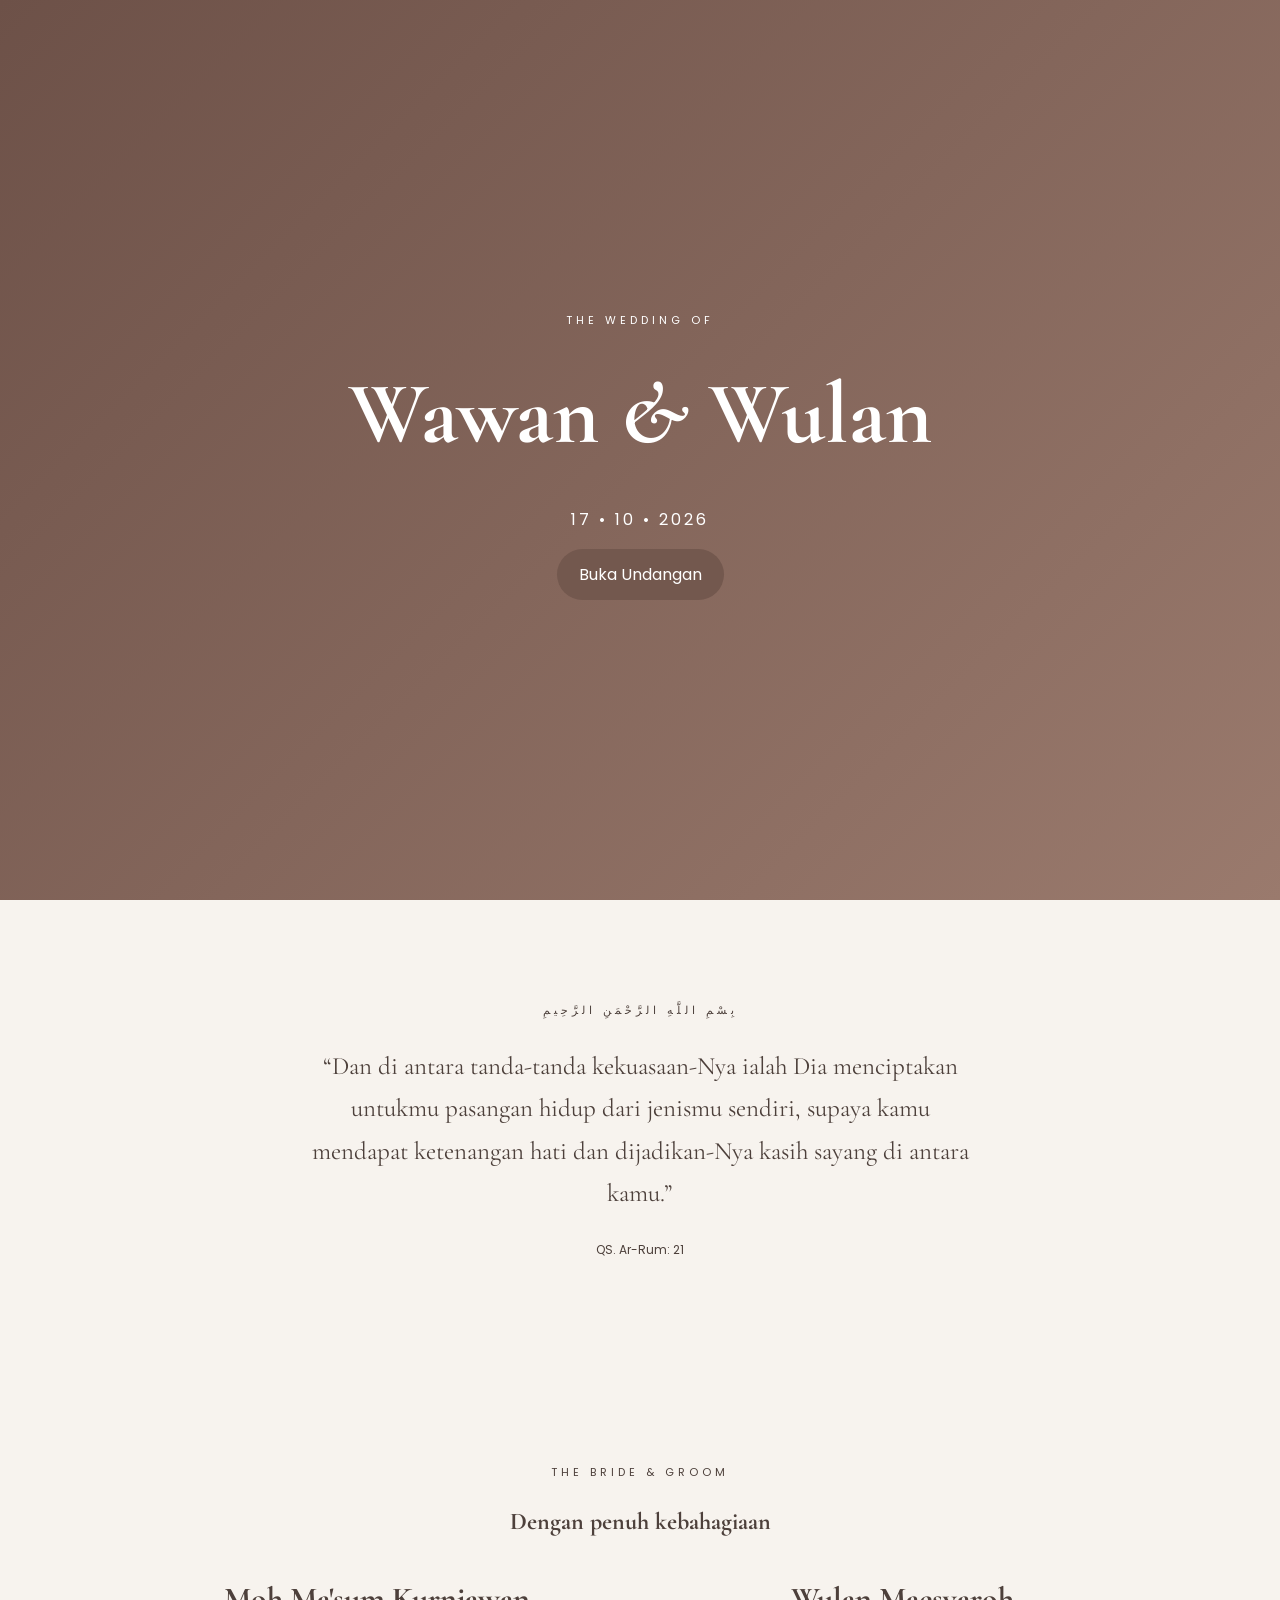
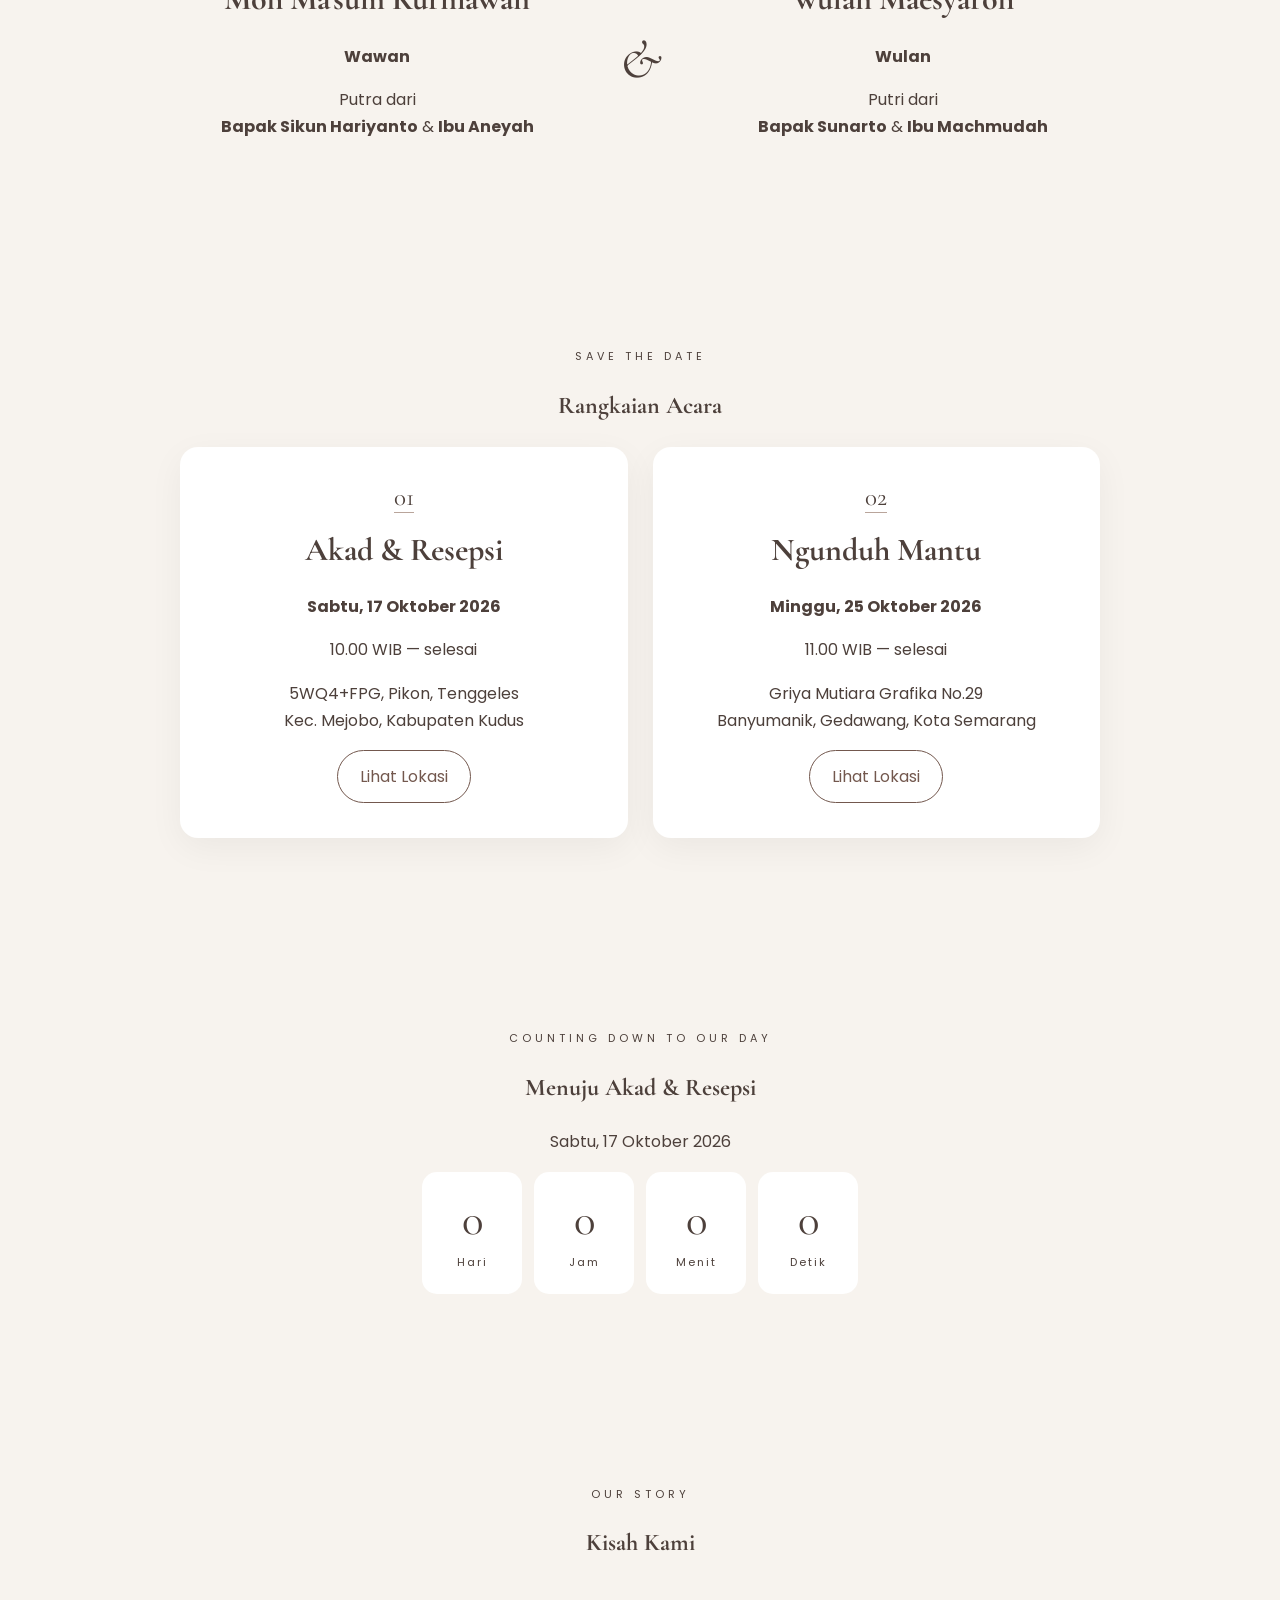
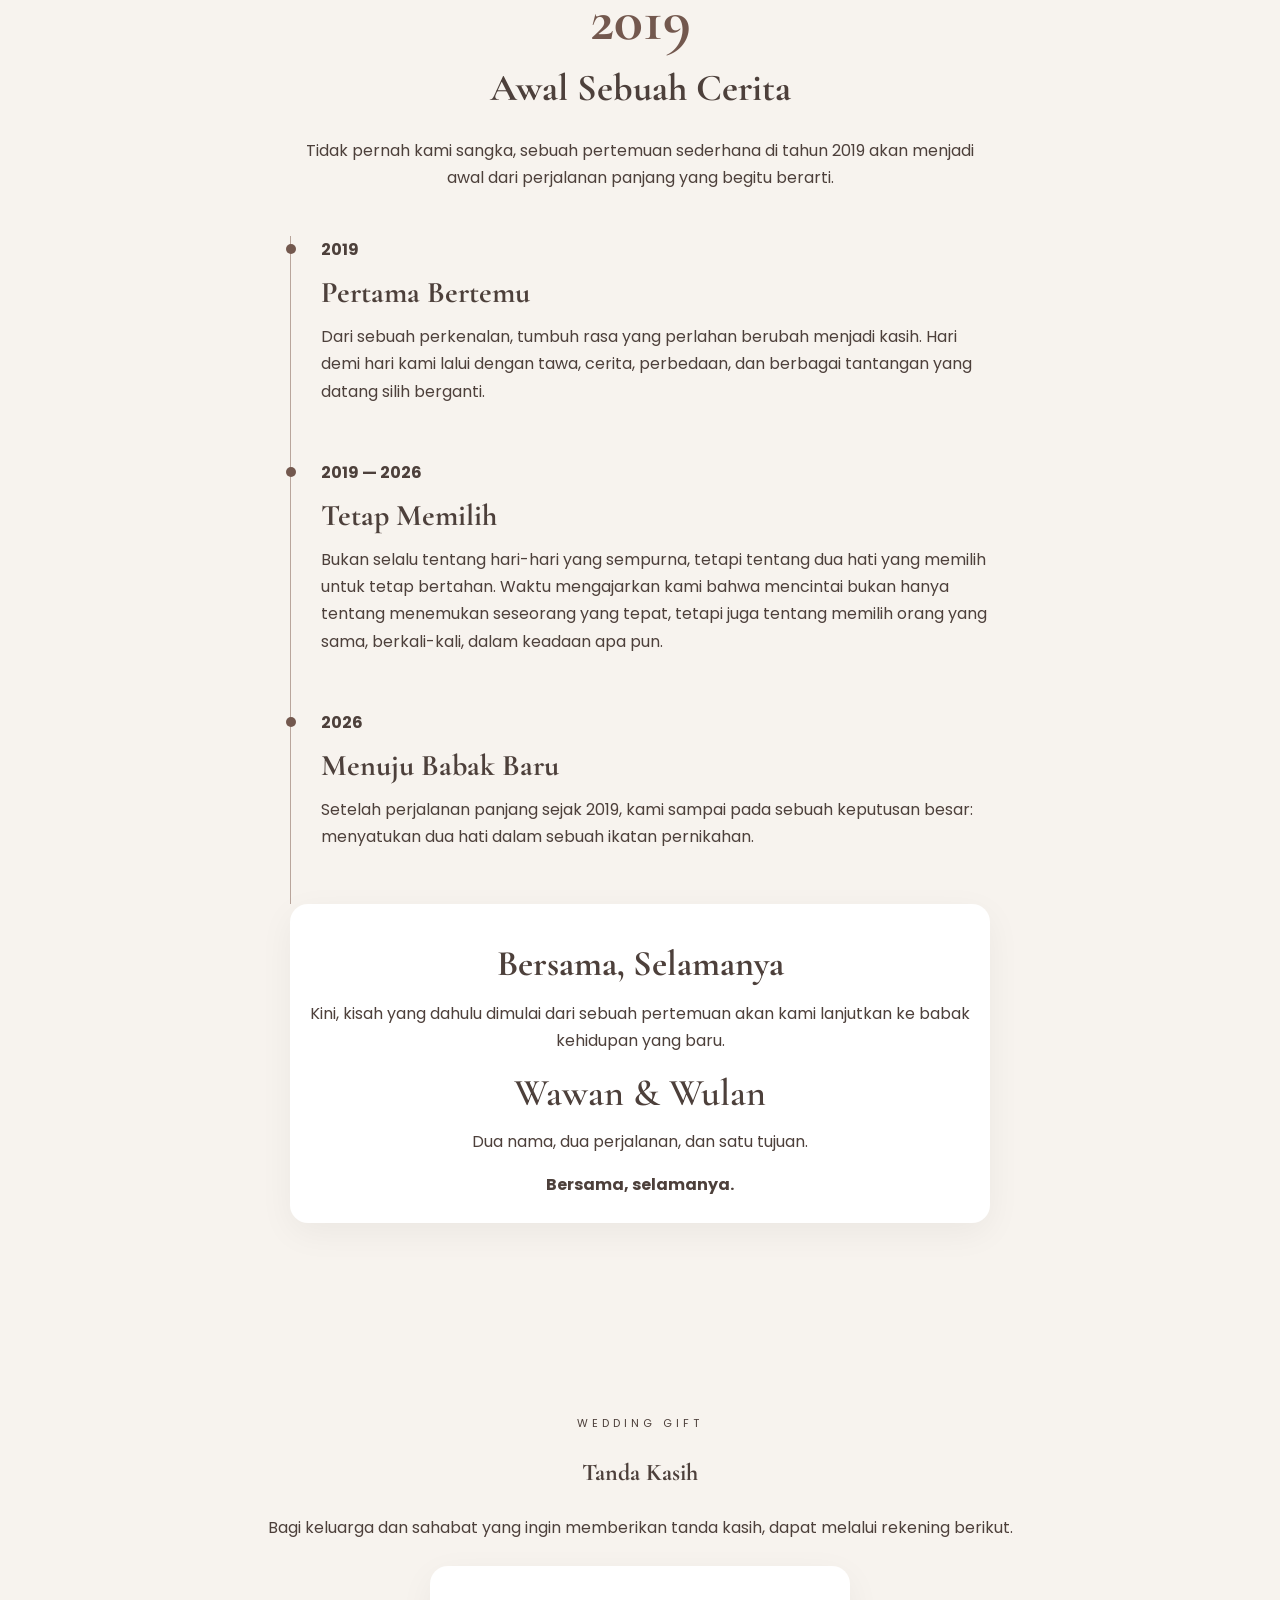
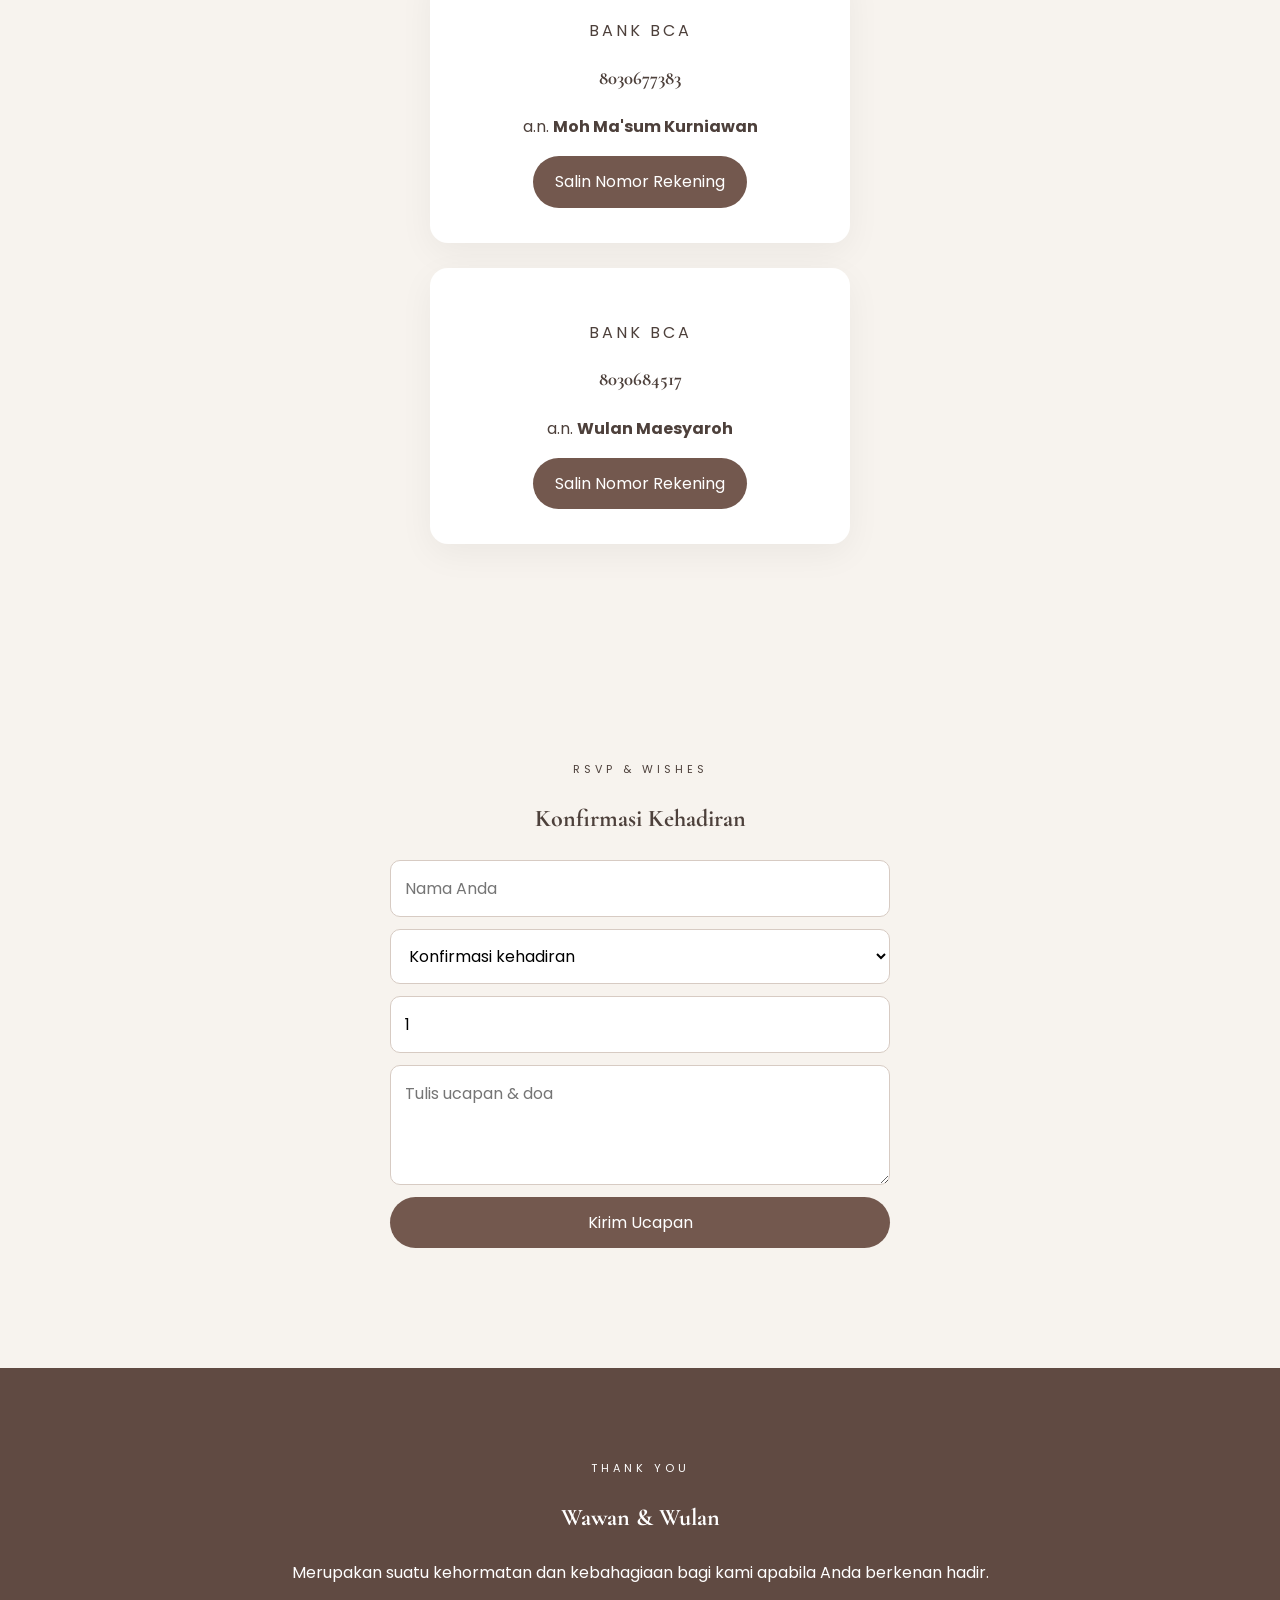
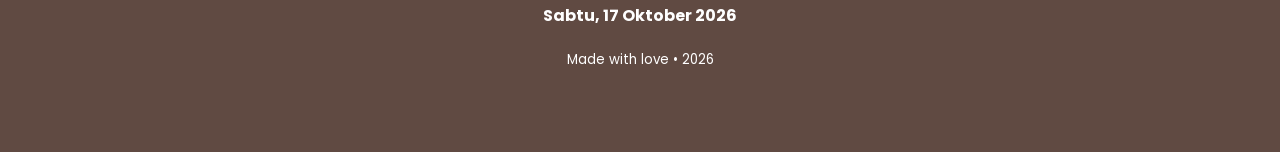
==== index.html @ 7effc30b "index.html" ====
<!DOCTYPE html>
<html lang="id">
<head>
<meta charset="UTF-8">
<meta name="viewport" content="width=device-width, initial-scale=1.0">
<meta name="theme-color" content="#76584e">
<title>Wawan & Wulan — Undangan Pernikahan</title>
<link rel="preconnect" href="https://fonts.googleapis.com">
<link rel="preconnect" href="https://fonts.gstatic.com" crossorigin>
<link href="https://fonts.googleapis.com/css2?family=Cormorant+Garamond:wght@400;500;600;700&family=Poppins:wght@300;400;500;600&display=swap" rel="stylesheet">
<link rel="stylesheet" href="style.css">
</head>
<body>

<div id="opening" class="opening">
  <div class="opening-inner">
    <p class="eyebrow">THE WEDDING OF</p>
    <h1>Wawan <span>&</span> Wulan</h1>
    <p class="date">17 • 10 • 2026</p>
    <button id="openBtn" class="btn">Buka Undangan</button>
  </div>
</div>

<main id="main">
<section class="hero">
  <div class="hero-overlay"></div>
  <div class="hero-content">
    <p class="eyebrow">WE ARE GETTING MARRIED</p>
    <h1>Wawan & Wulan</h1>
    <p>Sabtu, 17 Oktober 2026</p>
  </div>
</section>

<section class="section intro">
  <p class="eyebrow">بِسْمِ اللَّهِ الرَّحْمَنِ الرَّحِيمِ</p>
  <p class="quote">“Dan di antara tanda-tanda kekuasaan-Nya ialah Dia menciptakan untukmu pasangan hidup dari jenismu sendiri, supaya kamu mendapat ketenangan hati dan dijadikan-Nya kasih sayang di antara kamu.”</p>
  <p class="small">QS. Ar-Rum: 21</p>
</section>

<section class="section couple">
  <p class="eyebrow">THE BRIDE & GROOM</p>
  <h2>Dengan penuh kebahagiaan</h2>
  <div class="couple-grid">
    <article class="person">
      <h3>Moh Ma'sum Kurniawan</h3>
      <p><b>Wawan</b></p>
      <p>Putra dari<br><b>Bapak Sikun Hariyanto</b> & <b>Ibu Aneyah</b></p>
    </article>
    <div class="amp">&</div>
    <article class="person">
      <h3>Wulan Maesyaroh</h3>
      <p><b>Wulan</b></p>
      <p>Putri dari<br><b>Bapak Sunarto</b> & <b>Ibu Machmudah</b></p>
    </article>
  </div>
</section>

<section class="section events">
  <p class="eyebrow">SAVE THE DATE</p>
  <h2>Rangkaian Acara</h2>
  <div class="event-grid">
    <article class="event-card">
      <span class="event-icon">01</span>
      <h3>Akad & Resepsi</h3>
      <p><b>Sabtu, 17 Oktober 2026</b></p>
      <p>10.00 WIB — selesai</p>
      <p>5WQ4+FPG, Pikon, Tenggeles<br>Kec. Mejobo, Kabupaten Kudus</p>
      <a class="btn outline" target="_blank"
         href="https://www.google.com/maps/search/?api=1&query=5WQ4%2BFPG%2C%20Pikon%2C%20Tenggeles%2C%20Kec.%20Mejobo%2C%20Kabupaten%20Kudus%2C%20Jawa%20Tengah%2059381">
         Lihat Lokasi
      </a>
    </article>

    <article class="event-card">
      <span class="event-icon">02</span>
      <h3>Ngunduh Mantu</h3>
      <p><b>Minggu, 25 Oktober 2026</b></p>
      <p>11.00 WIB — selesai</p>
      <p>Griya Mutiara Grafika No.29<br>Banyumanik, Gedawang, Kota Semarang</p>
      <a class="btn outline" target="_blank"
         href="https://www.google.com/maps/search/?api=1&query=Griya%20Mutiara%20Grafika%20No.29%20Banyumanik%20Gedawang%20Semarang">
         Lihat Lokasi
      </a>
    </article>
  </div>
</section>

<section class="section countdown">
  <p class="eyebrow">COUNTING DOWN TO OUR DAY</p>
  <h2>Menuju Akad & Resepsi</h2>
  <p>Sabtu, 17 Oktober 2026</p>
  <div class="timer">
    <div><strong id="days">0</strong><span>Hari</span></div>
    <div><strong id="hours">0</strong><span>Jam</span></div>
    <div><strong id="minutes">0</strong><span>Menit</span></div>
    <div><strong id="seconds">0</strong><span>Detik</span></div>
  </div>
</section>

<section class="section story">
  <p class="eyebrow">OUR STORY</p>
  <h2>Kisah Kami</h2>

  <div class="story-intro">
    <p class="story-year">2019</p>
    <h3>Awal Sebuah Cerita</h3>
    <p>
      Tidak pernah kami sangka, sebuah pertemuan sederhana di tahun 2019
      akan menjadi awal dari perjalanan panjang yang begitu berarti.
    </p>
  </div>

  <div class="timeline">
    <div>
      <b>2019</b>
      <h3>Pertama Bertemu</h3>
      <p>
        Dari sebuah perkenalan, tumbuh rasa yang perlahan berubah menjadi kasih.
        Hari demi hari kami lalui dengan tawa, cerita, perbedaan, dan berbagai
        tantangan yang datang silih berganti.
      </p>
    </div>

    <div>
      <b>2019 — 2026</b>
      <h3>Tetap Memilih</h3>
      <p>
        Bukan selalu tentang hari-hari yang sempurna, tetapi tentang dua hati
        yang memilih untuk tetap bertahan. Waktu mengajarkan kami bahwa mencintai
        bukan hanya tentang menemukan seseorang yang tepat, tetapi juga tentang
        memilih orang yang sama, berkali-kali, dalam keadaan apa pun.
      </p>
    </div>

    <div>
      <b>2026</b>
      <h3>Menuju Babak Baru</h3>
      <p>
        Setelah perjalanan panjang sejak 2019, kami sampai pada sebuah keputusan
        besar: menyatukan dua hati dalam sebuah ikatan pernikahan.
      </p>
    </div>

    <div class="story-ending">
      <h3>Bersama, Selamanya</h3>
      <p>
        Kini, kisah yang dahulu dimulai dari sebuah pertemuan akan kami lanjutkan
        ke babak kehidupan yang baru.
      </p>
      <p class="final-line">Wawan & Wulan</p>
      <p>Dua nama, dua perjalanan, dan satu tujuan.</p>
      <strong>Bersama, selamanya.</strong>
    </div>
  </div>
</section>

  <section class="section gift">
  <p class="eyebrow">WEDDING GIFT</p>
  <h2>Tanda Kasih</h2>
  <p>Bagi keluarga dan sahabat yang ingin memberikan tanda kasih, dapat melalui rekening berikut.</p>

  <div class="gift-card">
    <p class="bank">BANK BCA</p>
    <h3>8030677383</h3>
    <p>a.n. <b>Moh Ma'sum Kurniawan</b></p>
    <button class="btn" onclick="copyRekening('8030677383')">
      Salin Nomor Rekening
    </button>
  </div>

  <div class="gift-card">
    <p class="bank">BANK BCA</p>
    <h3>8030684517</h3>
    <p>a.n. <b>Wulan Maesyaroh</b></p>
    <button class="btn" onclick="copyRekening('8030684517')">
      Salin Nomor Rekening
    </button>
  </div>
</section>

<section class="section rsvp">
  <p class="eyebrow">RSVP & WISHES</p>
  <h2>Konfirmasi Kehadiran</h2>
  <form id="rsvpForm">
    <input id="name" required placeholder="Nama Anda">
    <select id="attendance" required>
      <option value="">Konfirmasi kehadiran</option>
      <option>Hadir</option>
      <option>Tidak hadir</option>
    </select>
    <input id="guests" type="number" min="1" max="5" value="1" placeholder="Jumlah tamu">
    <textarea id="message" required placeholder="Tulis ucapan & doa"></textarea>
    <button class="btn" type="submit">Kirim Ucapan</button>
  </form>
  <div id="messages" class="messages"></div>
</section>

<footer>
  <p class="eyebrow">THANK YOU</p>
  <h2>Wawan & Wulan</h2>
  <p>Merupakan suatu kehormatan dan kebahagiaan bagi kami apabila Anda berkenan hadir.</p>
  <p><b>Sabtu, 17 Oktober 2026</b></p>
  <small>Made with love • 2026</small>
</footer>
</main>

<button id="musicBtn" class="music" aria-label="Musik">♪</button>
<audio id="music" loop preload="none">
  <source src="assets/wedding.mp3" type="audio/mpeg">
</audio>
<script src="script.js"></script>
</body>
</html>
---- style.css ----
*{box-sizing:border-box}
html{scroll-behavior:smooth}
body{margin:0;background:#f7f3ee;color:#4d403b;font-family:Poppins,sans-serif;line-height:1.7}
.opening{position:fixed;inset:0;z-index:20;display:grid;place-items:center;text-align:center;background:linear-gradient(135deg,#6d5148,#9a7a6d);color:#fff;transition:.8s}
.opening.hide{opacity:0;visibility:hidden}
.opening-inner{padding:30px}
.opening h1,.hero h1,h2,h3{font-family:"Cormorant Garamond",serif}
.opening h1{font-size:clamp(48px,10vw,88px);margin:5px 0}
.opening h1 span{font-style:italic}
.date{letter-spacing:3px}
.eyebrow{letter-spacing:4px;font-size:11px}
.btn{border:0;background:#73584e;color:#fff;padding:12px 22px;border-radius:30px;font:inherit;cursor:pointer;text-decoration:none;display:inline-block}
.btn.outline{background:transparent;color:#73584e;border:1px solid #73584e}
.hero{min-height:100vh;background:linear-gradient(#0002,#0007),url("assets/cover.jpg") center/cover;display:grid;place-items:center;text-align:center;color:#fff}
.hero-content h1{font-size:clamp(60px,12vw,120px);margin:0}
.section{padding:90px 7%;max-width:1100px;margin:auto;text-align:center}
.intro{max-width:850px}
.quote{font-family:"Cormorant Garamond",serif;font-size:25px}
.small{font-size:12px}
.couple-grid,.event-grid{display:grid;grid-template-columns:1fr 80px 1fr;align-items:center;gap:25px}
.event-grid{grid-template-columns:1fr 1fr}
.person h3,.event-card h3{font-size:32px;margin:10px}

.amp{font:italic 55px "Cormorant Garamond"}
.event-card,.gift-card{background:#fff;padding:35px;border-radius:18px;box-shadow:0 10px 35px #0000000d}
.event-icon{font:25px "Cormorant Garamond";border-bottom:1px solid #b9a59b}
.timer{display:flex;justify-content:center;gap:12px;flex-wrap:wrap}
.timer div{background:#fff;min-width:100px;padding:20px;border-radius:15px}
.timer strong{display:block;font:45px "Cormorant Garamond"}
.timer span{font-size:11px;letter-spacing:2px}
.story-intro{max-width:700px;margin:0 auto 45px}
.story-year{font:700 60px "Cormorant Garamond";margin:0;color:#73584e}
.story-intro h3{font-size:38px;margin:0 0 12px}
.timeline{max-width:700px;margin:auto;text-align:left}
.timeline>div{border-left:1px solid #b9a59b;padding:0 0 38px 30px;position:relative}
.timeline>div:before{content:"";width:10px;height:10px;background:#73584e;border-radius:50%;position:absolute;left:-5px;top:8px}
.timeline h3{font-size:30px;margin:4px 0}
.timeline p{margin-top:5px}
.story-ending{text-align:center!important;border-left:0!important;padding:25px 10px!important;background:#fff;border-radius:18px;box-shadow:0 10px 35px #0000000d}
.story-ending:before{display:none}
.story-ending h3{font-size:36px}
.final-line{font:600 38px "Cormorant Garamond",serif;margin:12px 0!important}
.gift-card{max-width:420px;margin:25px auto}
.bank{letter-spacing:3px}
.rsvp form{max-width:500px;margin:auto;display:grid;gap:12px}
.rsvp input,.rsvp select,.rsvp textarea{width:100%;padding:14px;border:1px solid #d7cbc3;border-radius:10px;background:#fff;font:inherit}
.rsvp textarea{min-height:120px}
.messages{max-width:650px;margin:30px auto;text-align:left}
.message{background:#fff;padding:15px;margin:10px 0;border-radius:12px}
.message b{font-family:"Cormorant Garamond",serif;font-size:22px}
footer{padding:80px 7%;text-align:center;background:#604a42;color:#fff}
.music{position:fixed;right:20px;bottom:20px;width:48px;height:48px;border:0;border-radius:50%;background:#73584e;color:#fff;z-index:10;cursor:pointer}
@media(max-width:650px){
.section{padding:65px 5%}
.couple-grid{grid-template-columns:1fr}
.amp{display:none}
.event-grid{grid-template-columns:1fr}
.hero{min-height:90vh}

.story-year{font-size:50px}
}
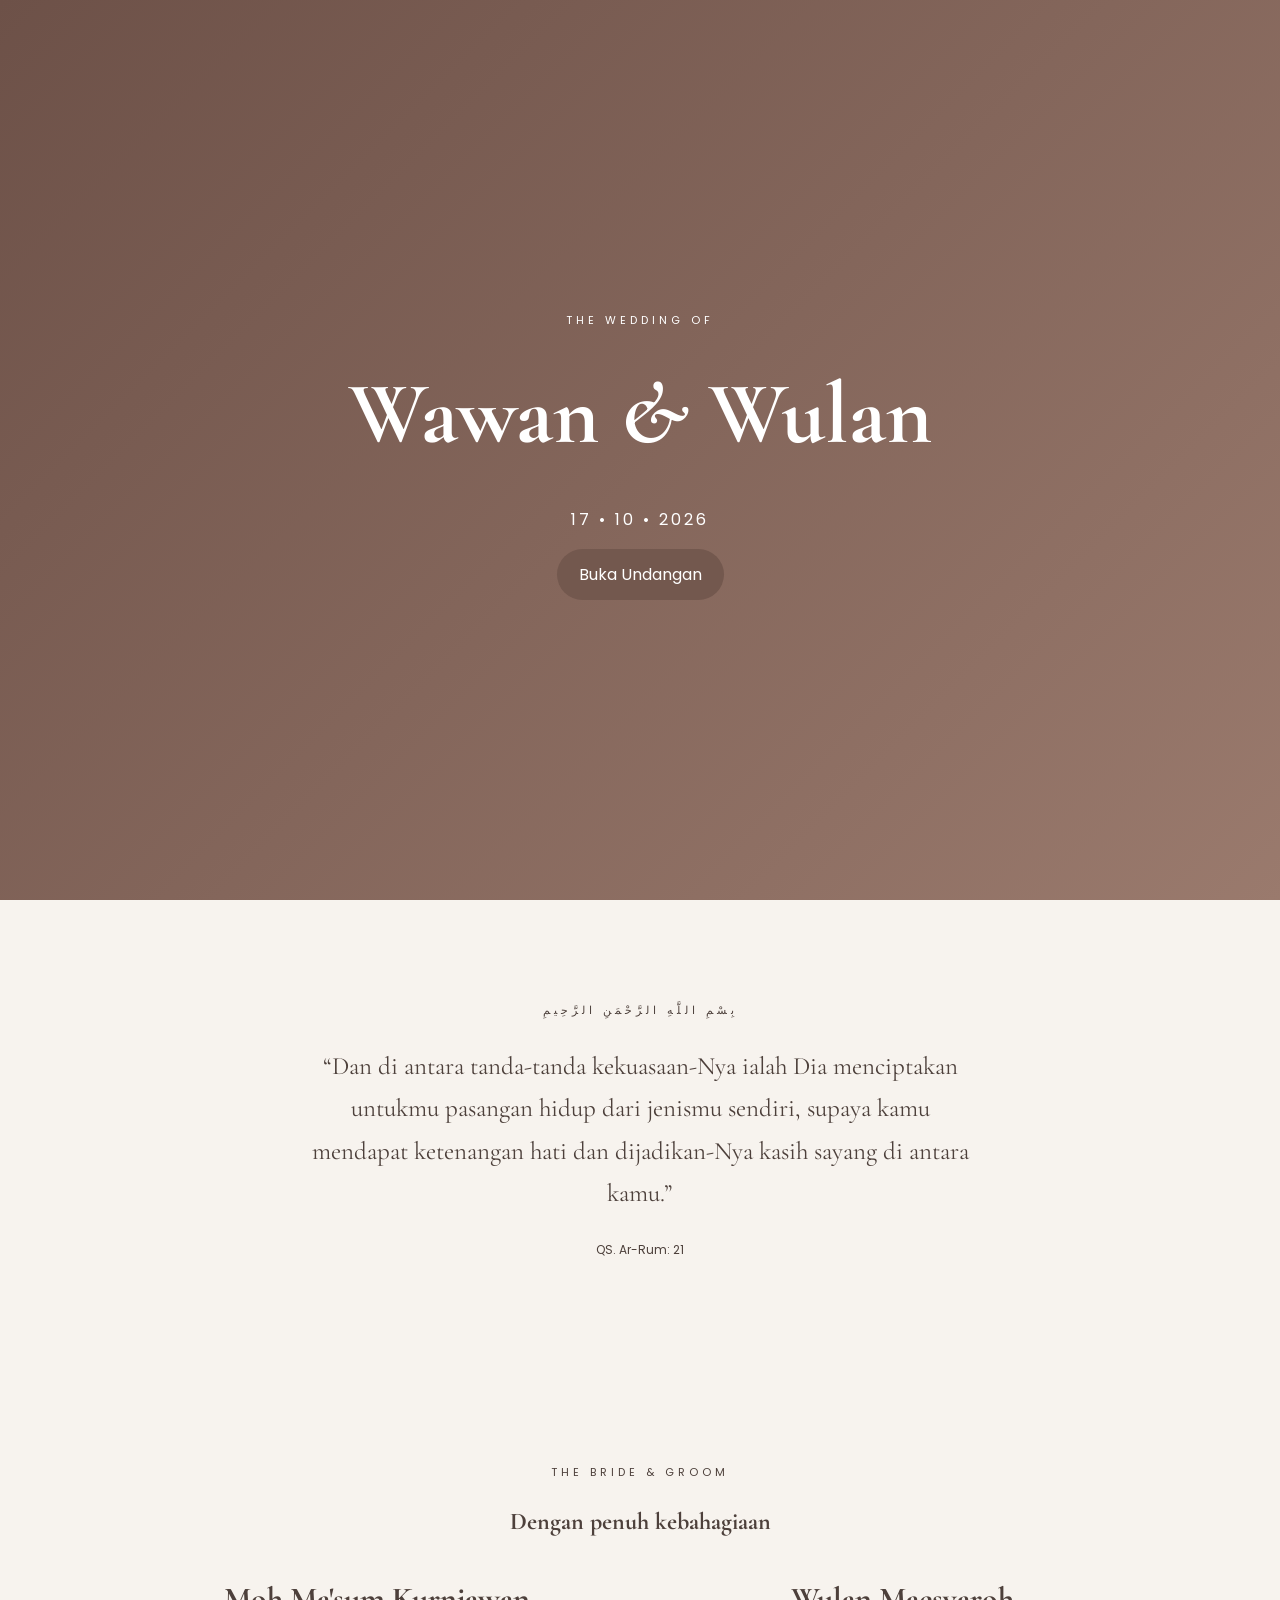
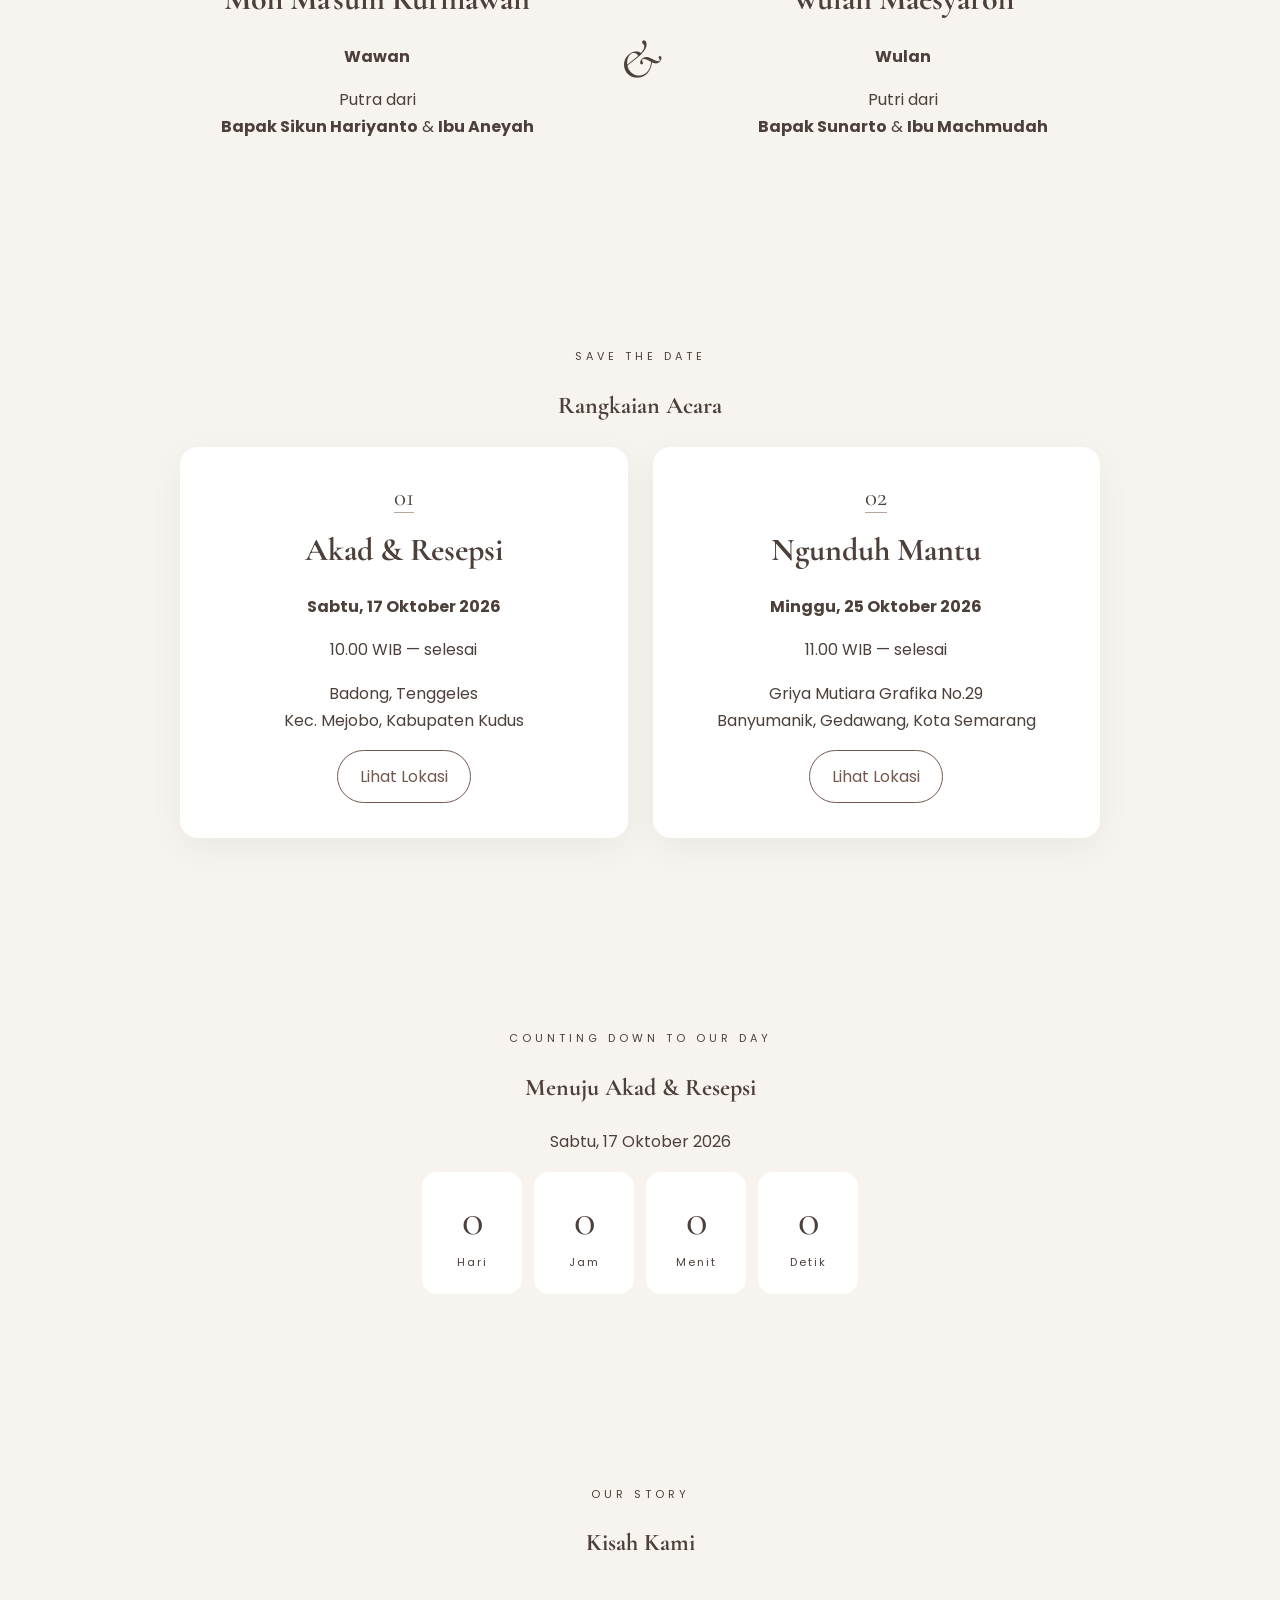
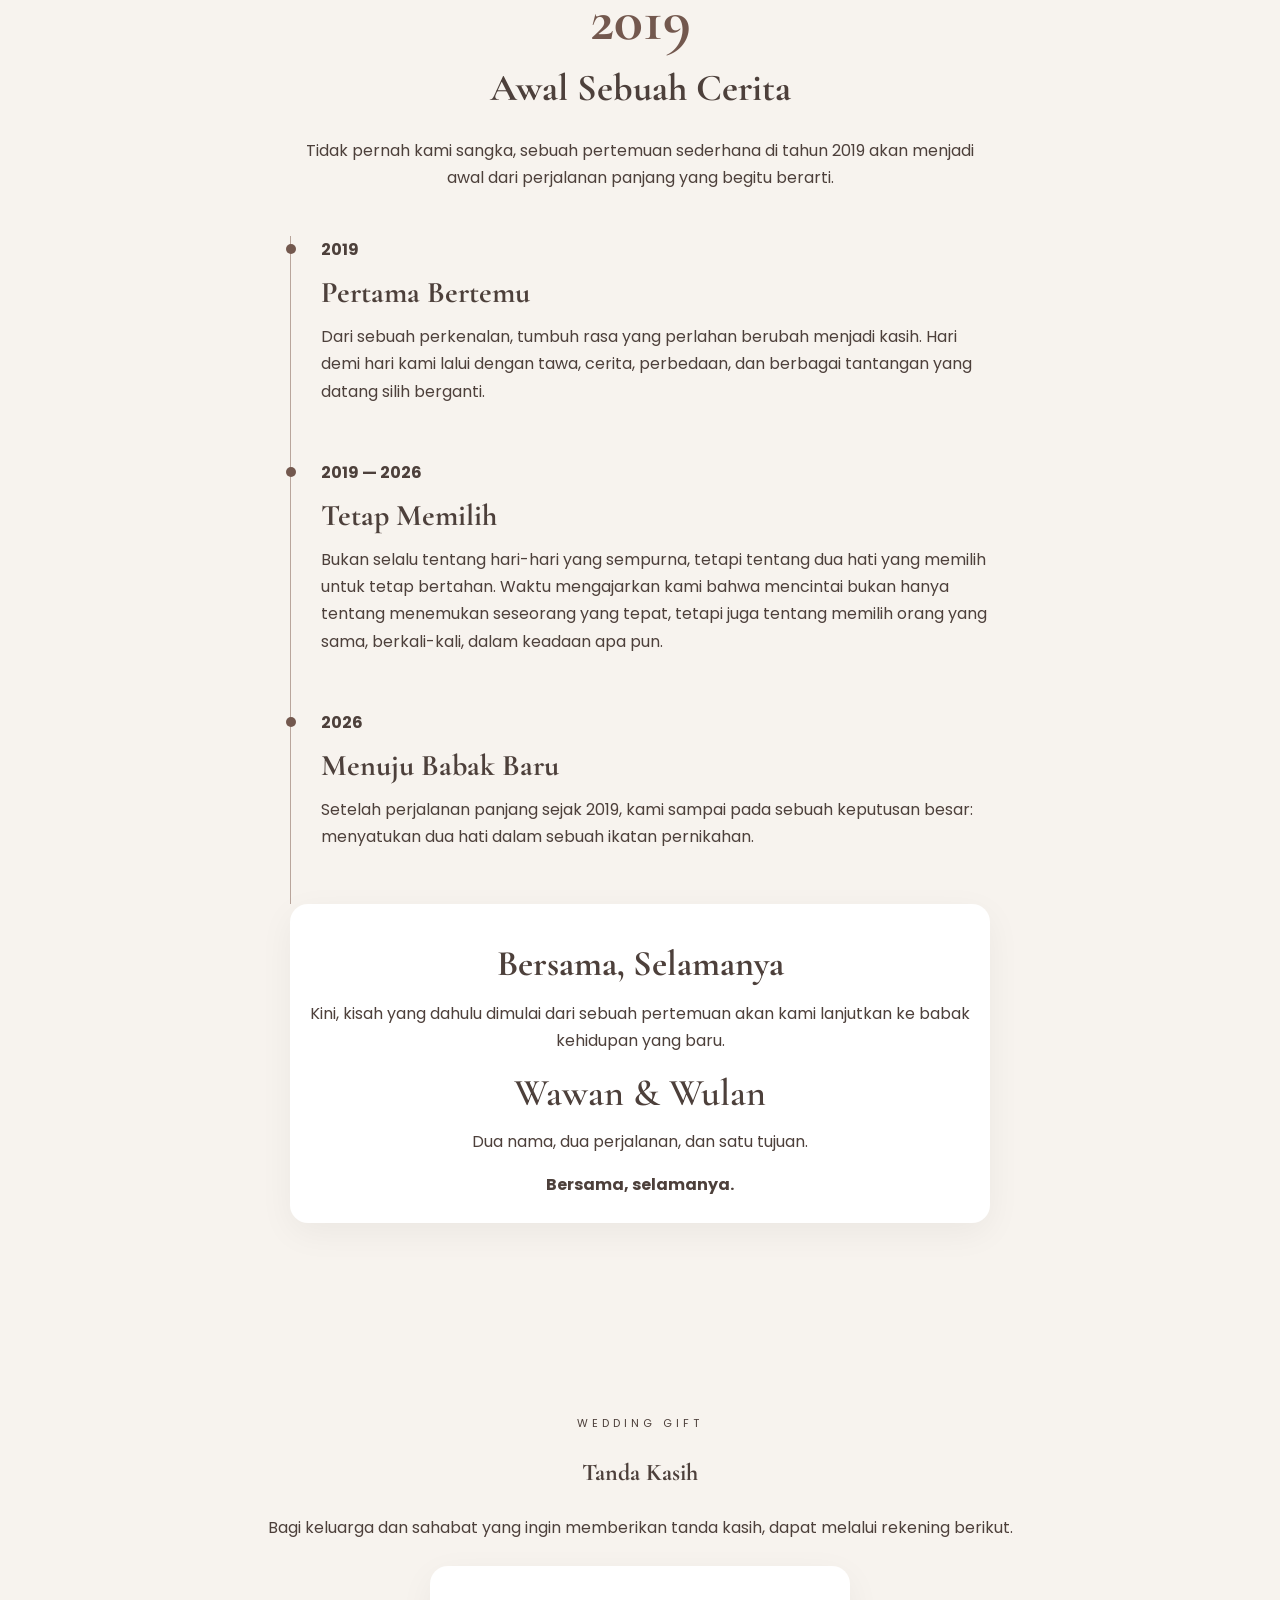
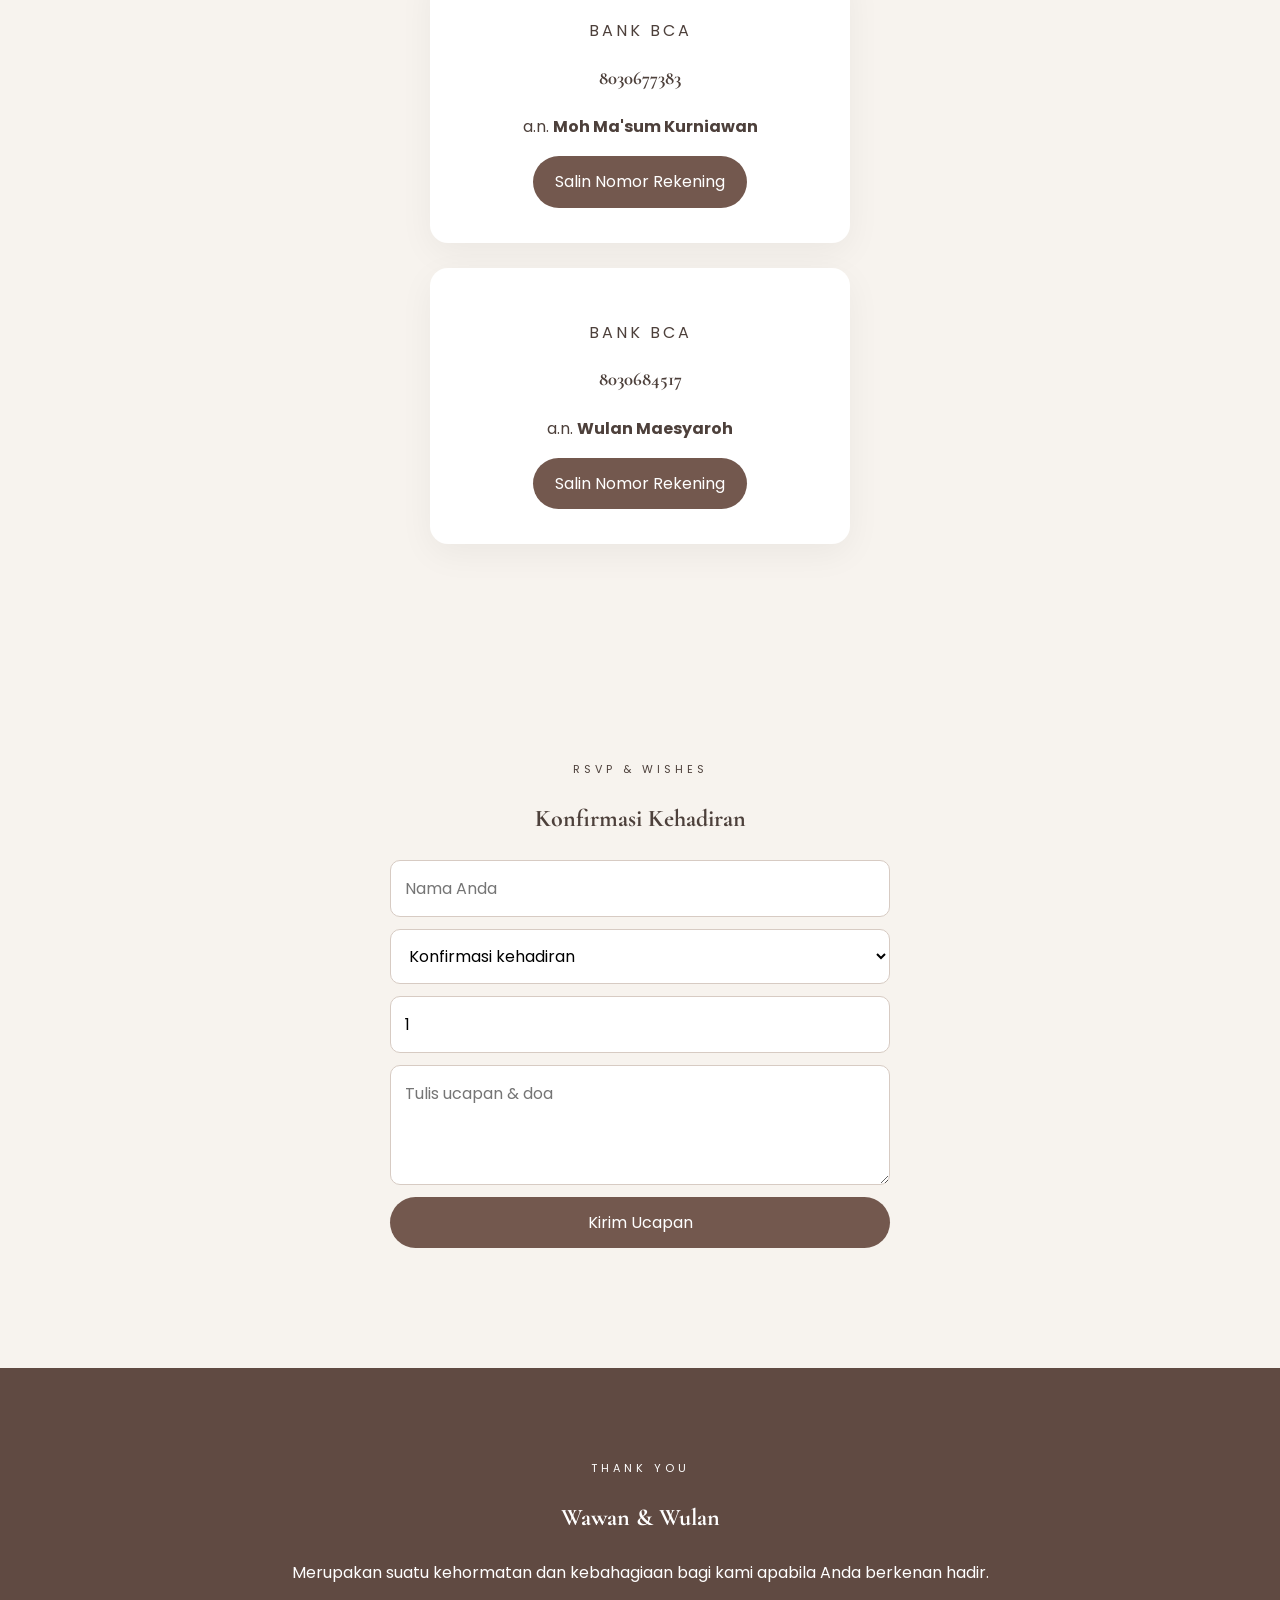
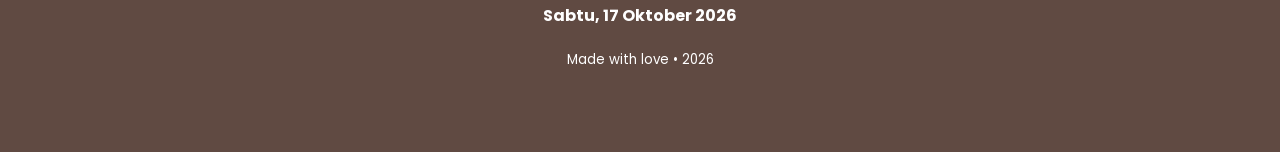
==== commit 919911cb: "index.html" ====
--- a/index.html
+++ b/index.html
@@ -11,13 +11,16 @@
 <link rel="stylesheet" href="style.css">
 </head>
 <body>
+  <audio id="music" loop preload="auto">
+  <source src="./lagu.mp3" type="audio/mpeg">
+</audio>
 
 <div id="opening" class="opening">
   <div class="opening-inner">
     <p class="eyebrow">THE WEDDING OF</p>
     <h1>Wawan <span>&</span> Wulan</h1>
     <p class="date">17 • 10 • 2026</p>
-    <button id="openBtn" class="btn">Buka Undangan</button>
+    <button id="openBtn" class="btn" type="button">Buka Undangan</button>
   </div>
 </div>
 
@@ -64,7 +67,7 @@
       <h3>Akad & Resepsi</h3>
       <p><b>Sabtu, 17 Oktober 2026</b></p>
       <p>10.00 WIB — selesai</p>
-      <p>5WQ4+FPG, Pikon, Tenggeles<br>Kec. Mejobo, Kabupaten Kudus</p>
+      <p>Badong, Tenggeles<br>Kec. Mejobo, Kabupaten Kudus</p>
       <a class="btn outline" target="_blank"
          href="https://www.google.com/maps/search/?api=1&query=5WQ4%2BFPG%2C%20Pikon%2C%20Tenggeles%2C%20Kec.%20Mejobo%2C%20Kabupaten%20Kudus%2C%20Jawa%20Tengah%2059381">
          Lihat Lokasi
@@ -203,11 +206,6 @@
   <small>Made with love • 2026</small>
 </footer>
 </main>
-
-<button id="musicBtn" class="music" aria-label="Musik">♪</button>
-<audio id="music" loop preload="none">
-  <source src="assets/wedding.mp3" type="audio/mpeg">
-</audio>
 <script src="script.js"></script>
 </body>
 </html>
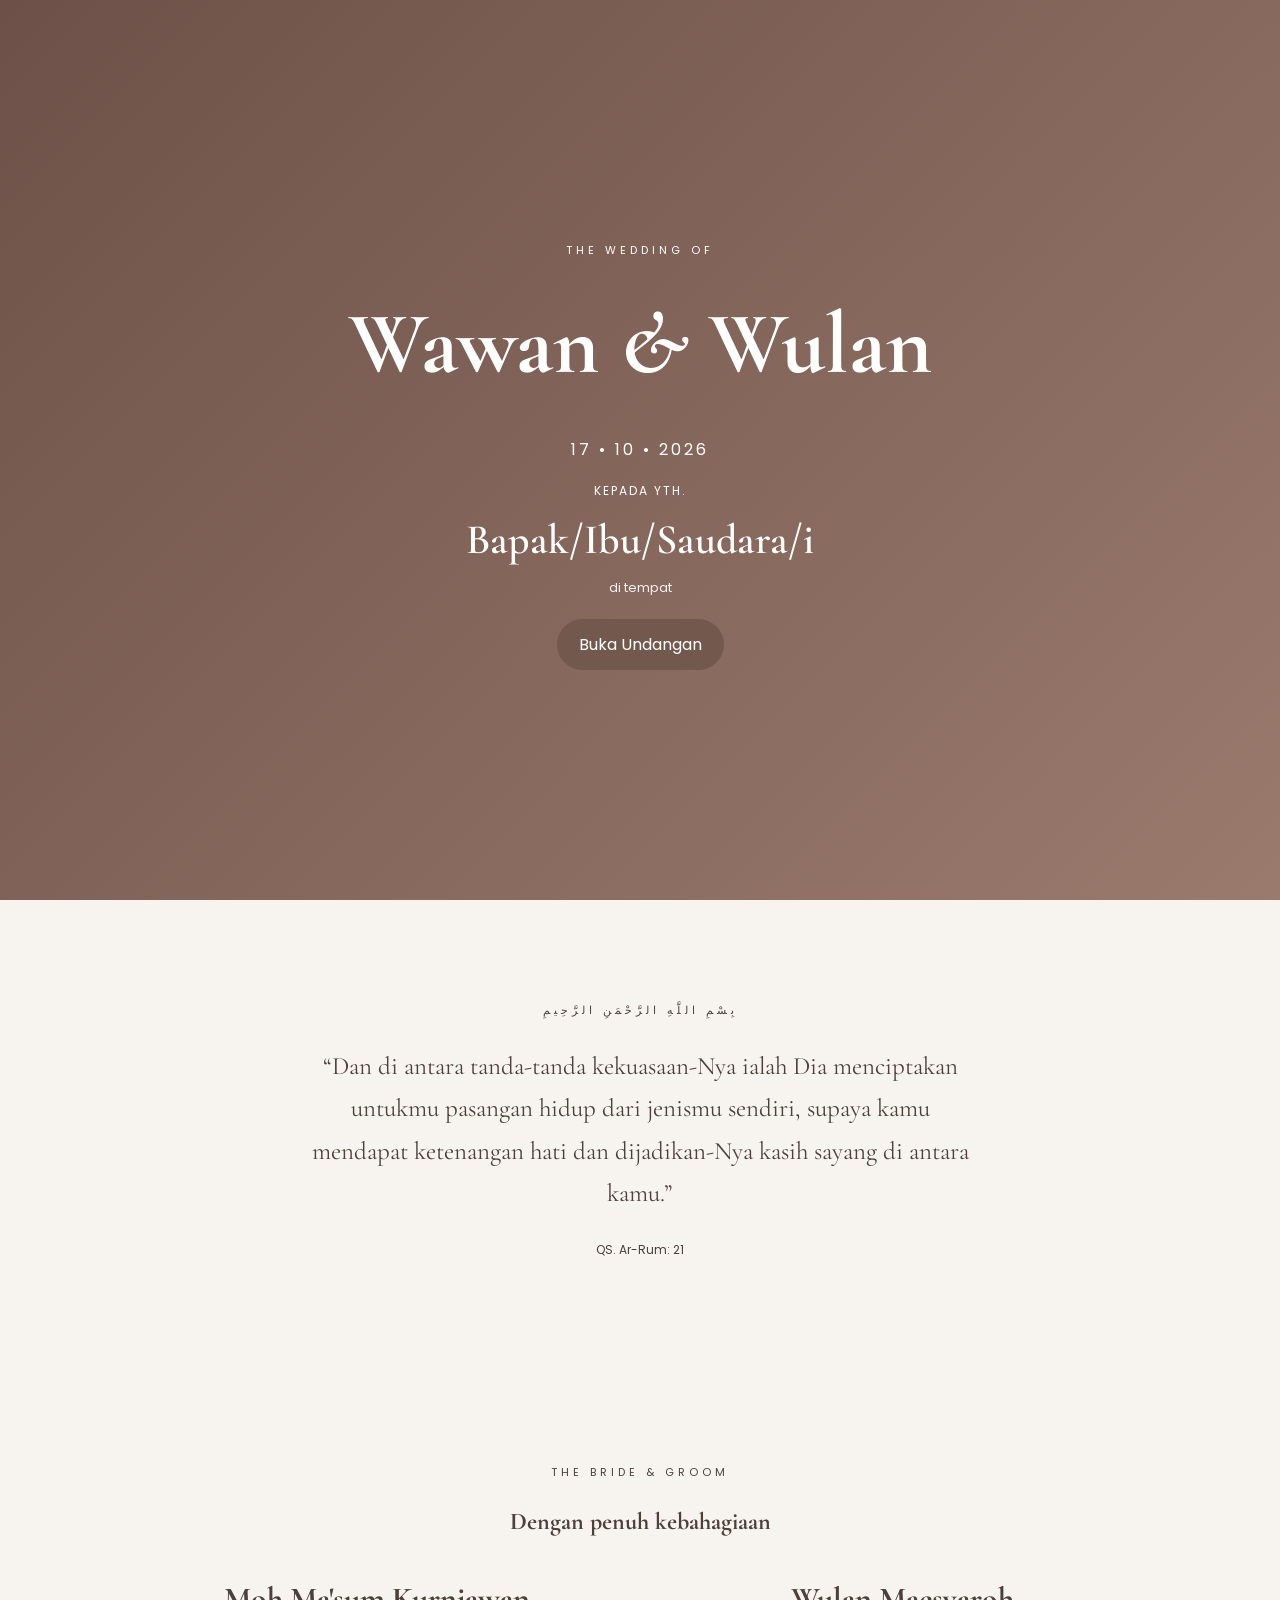
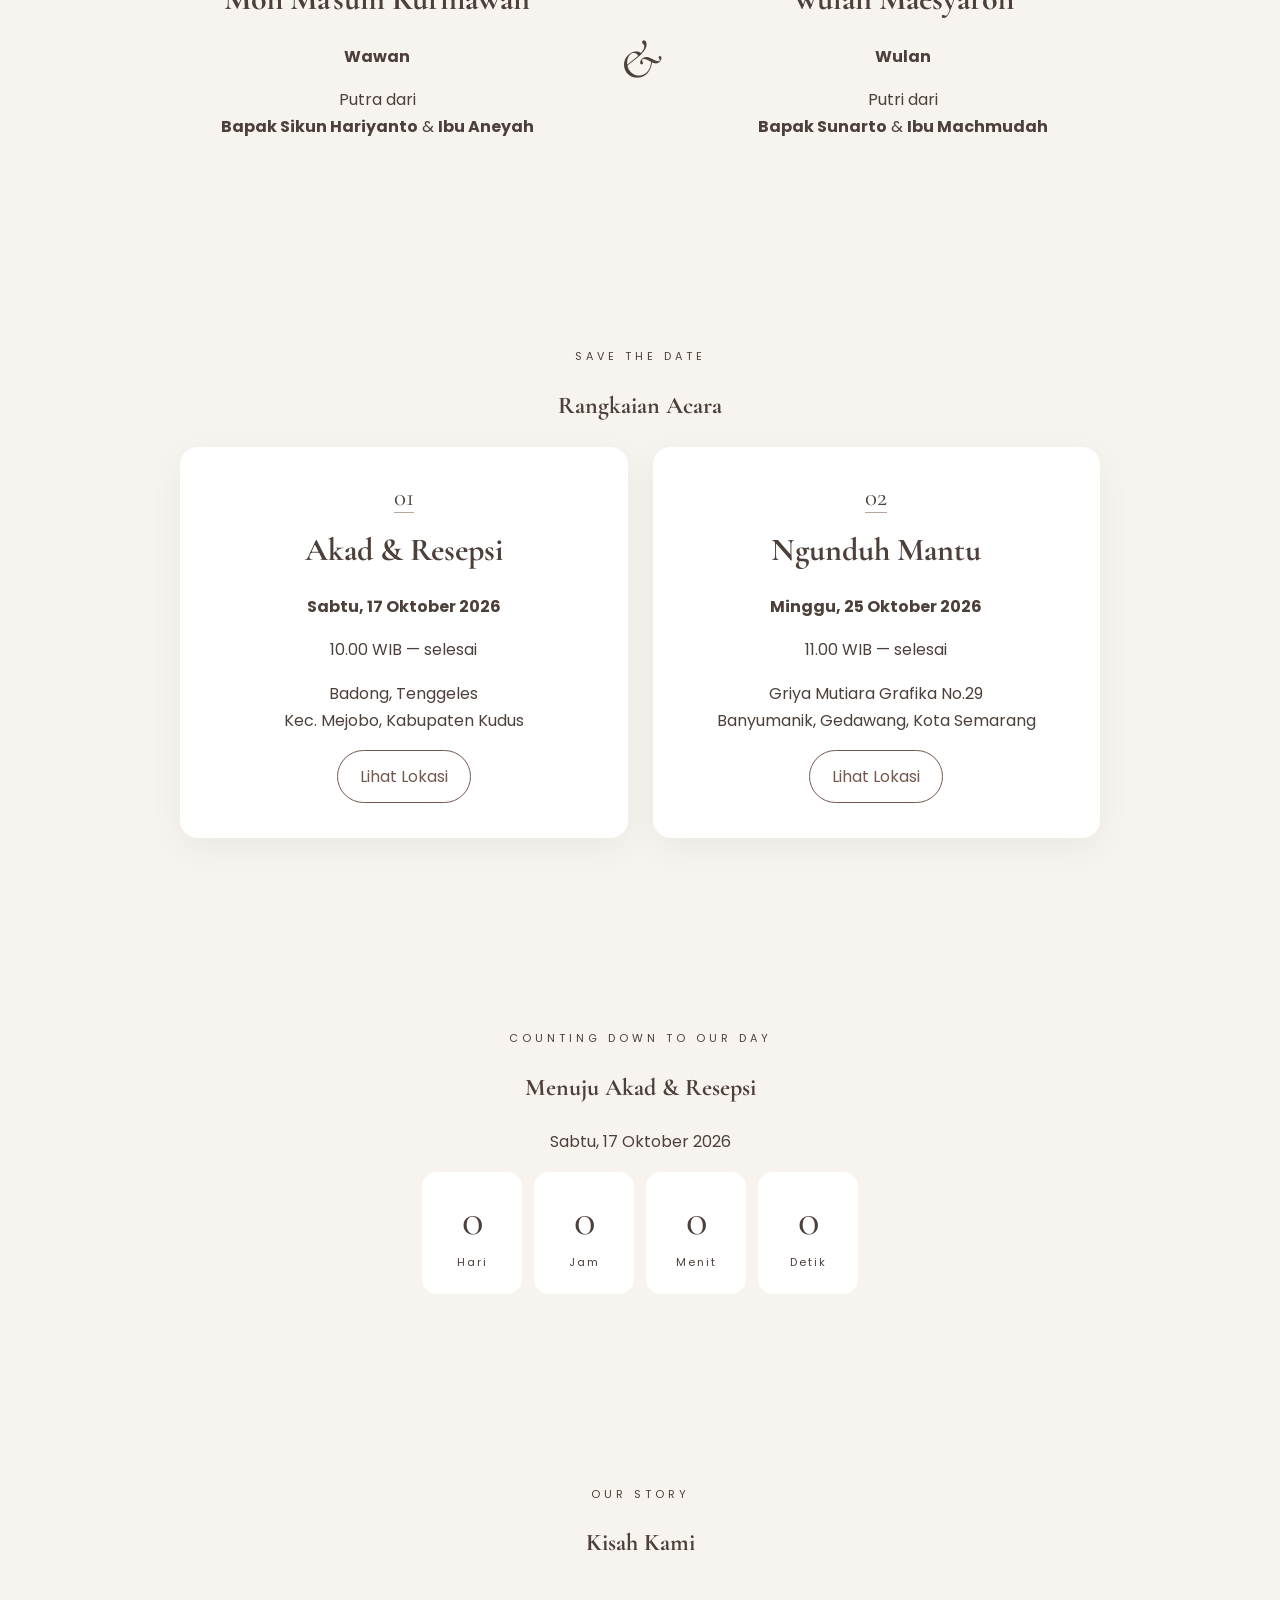
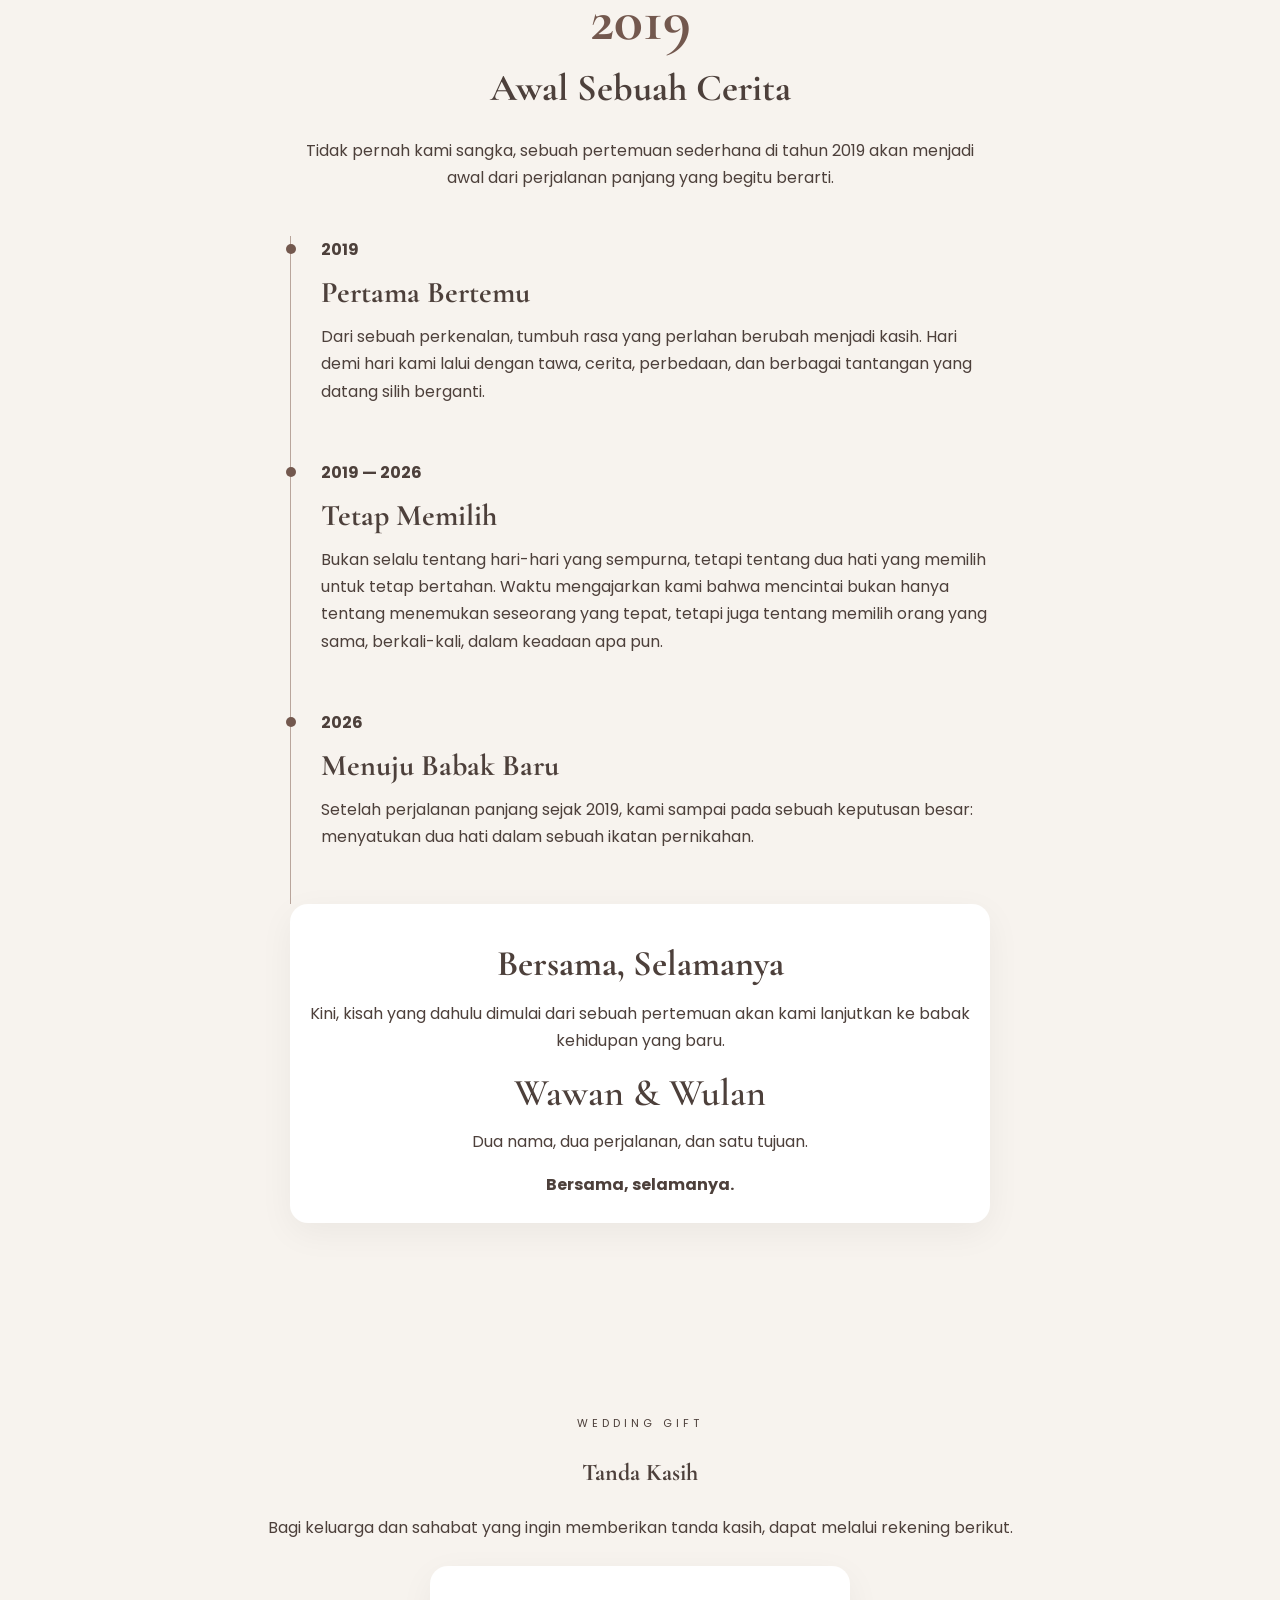
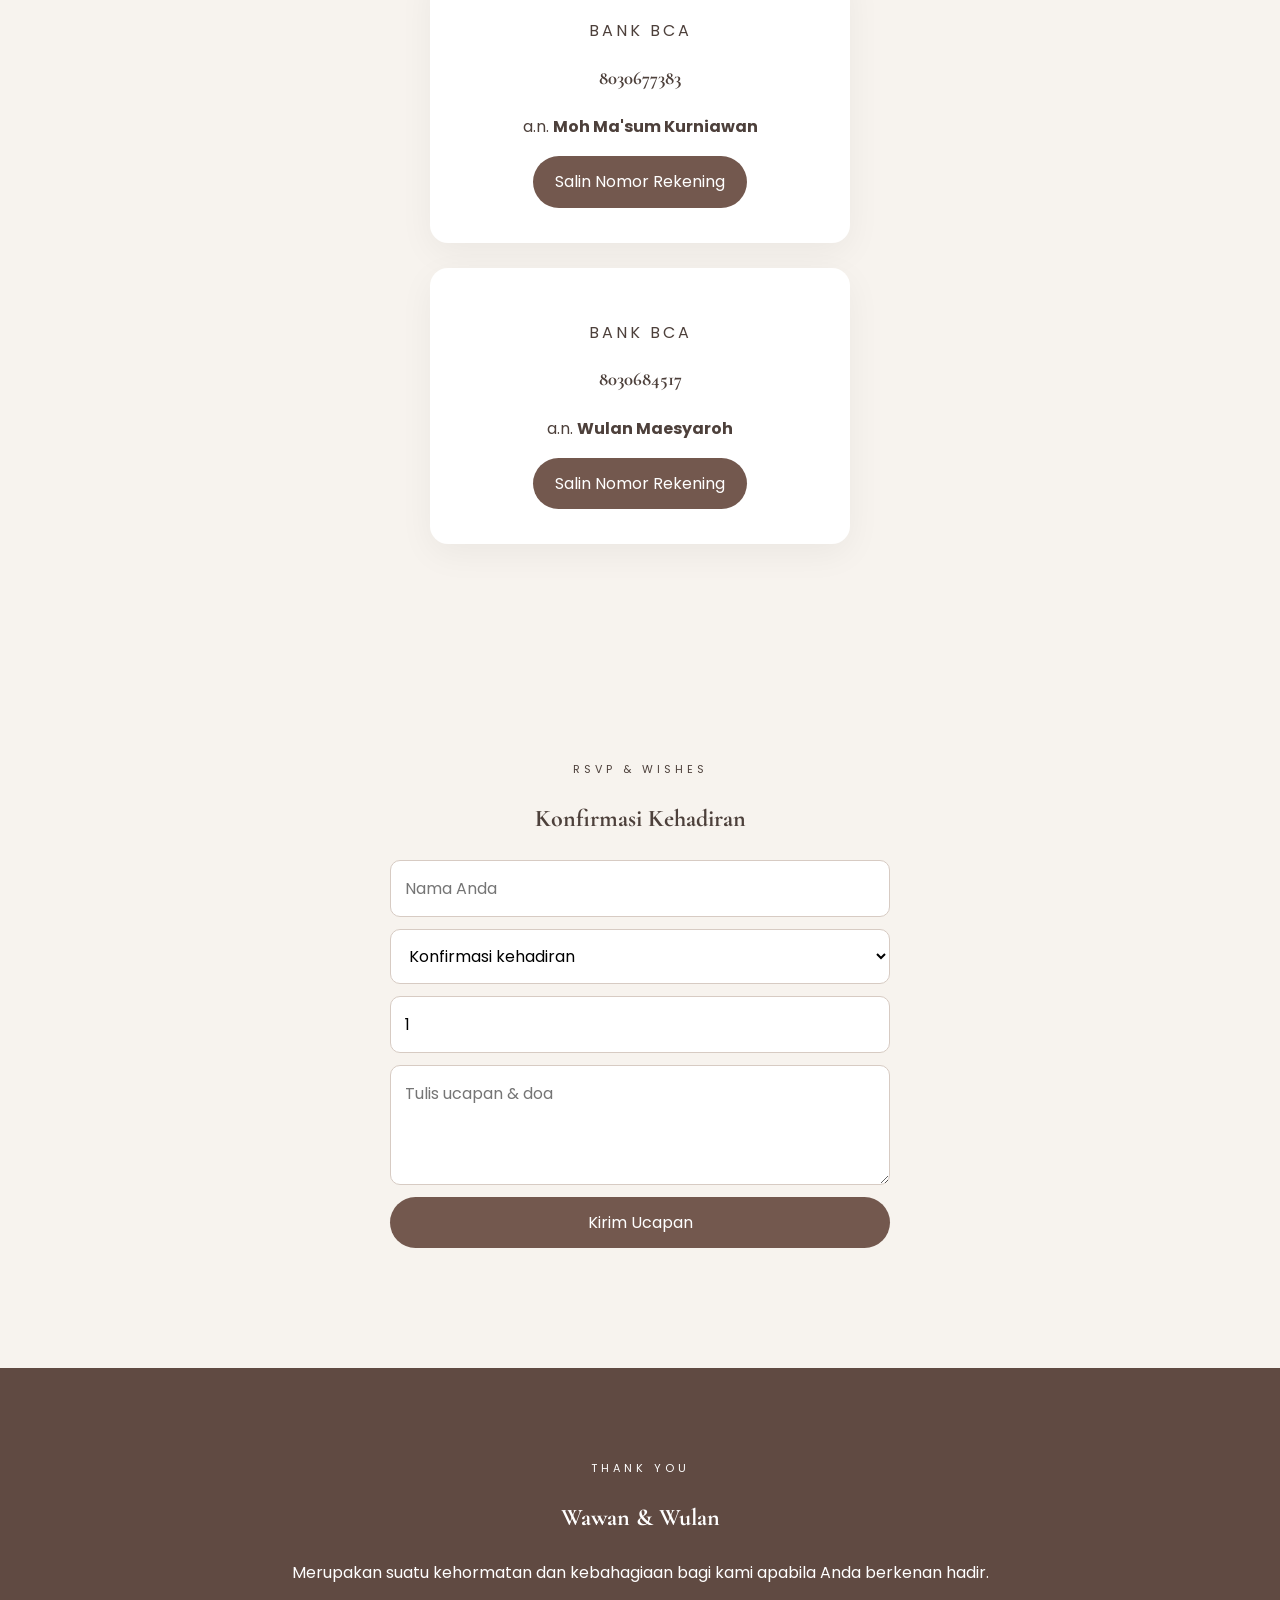
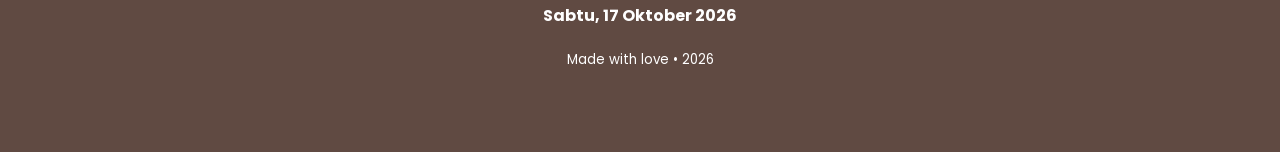
==== commit ad66e3f7: "Add files via upload" ====
--- a/index.html
+++ b/index.html
@@ -20,6 +20,9 @@
     <p class="eyebrow">THE WEDDING OF</p>
     <h1>Wawan <span>&</span> Wulan</h1>
     <p class="date">17 • 10 • 2026</p>
+    <p class="guest-label">Kepada Yth.</p>
+    <h2 id="guestName">Bapak/Ibu/Saudara/i</h2>
+    <p class="guest-place">di tempat</p>
     <button id="openBtn" class="btn" type="button">Buka Undangan</button>
   </div>
 </div>
@@ -92,6 +95,7 @@
   <p class="eyebrow">COUNTING DOWN TO OUR DAY</p>
   <h2>Menuju Akad & Resepsi</h2>
   <p>Sabtu, 17 Oktober 2026</p>
+  
   <div class="timer">
     <div><strong id="days">0</strong><span>Hari</span></div>
     <div><strong id="hours">0</strong><span>Jam</span></div>
--- a/style.css
+++ b/style.css
@@ -59,3 +59,9 @@
 
 .story-year{font-size:50px}
 }
+
+
+/* Personalized guest */
+.guest-label{margin:18px 0 2px;font-size:12px;letter-spacing:2px;text-transform:uppercase}
+.opening-inner #guestName{font-family:"Cormorant Garamond",serif;font-size:clamp(25px,5vw,42px);margin:0 0 2px;font-weight:600}
+.guest-place{margin:0 0 20px;font-size:13px;opacity:.9}
